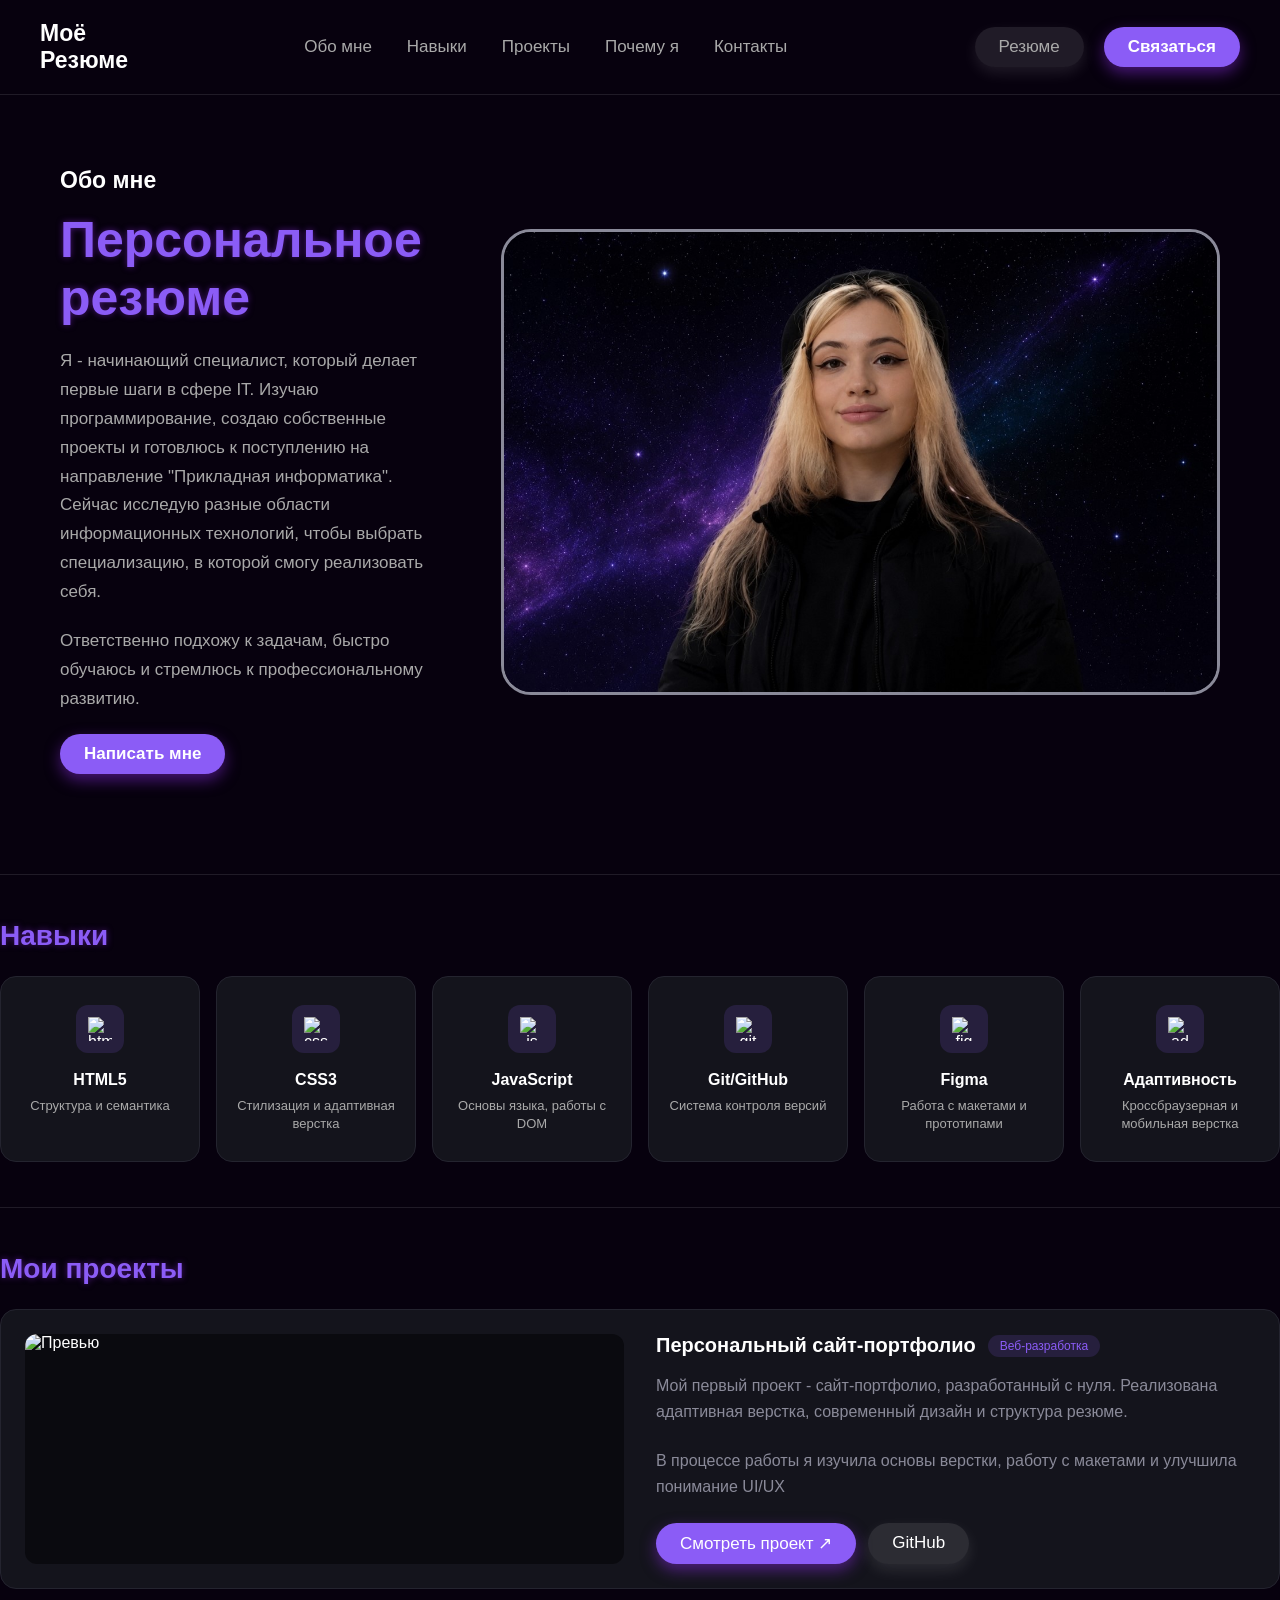
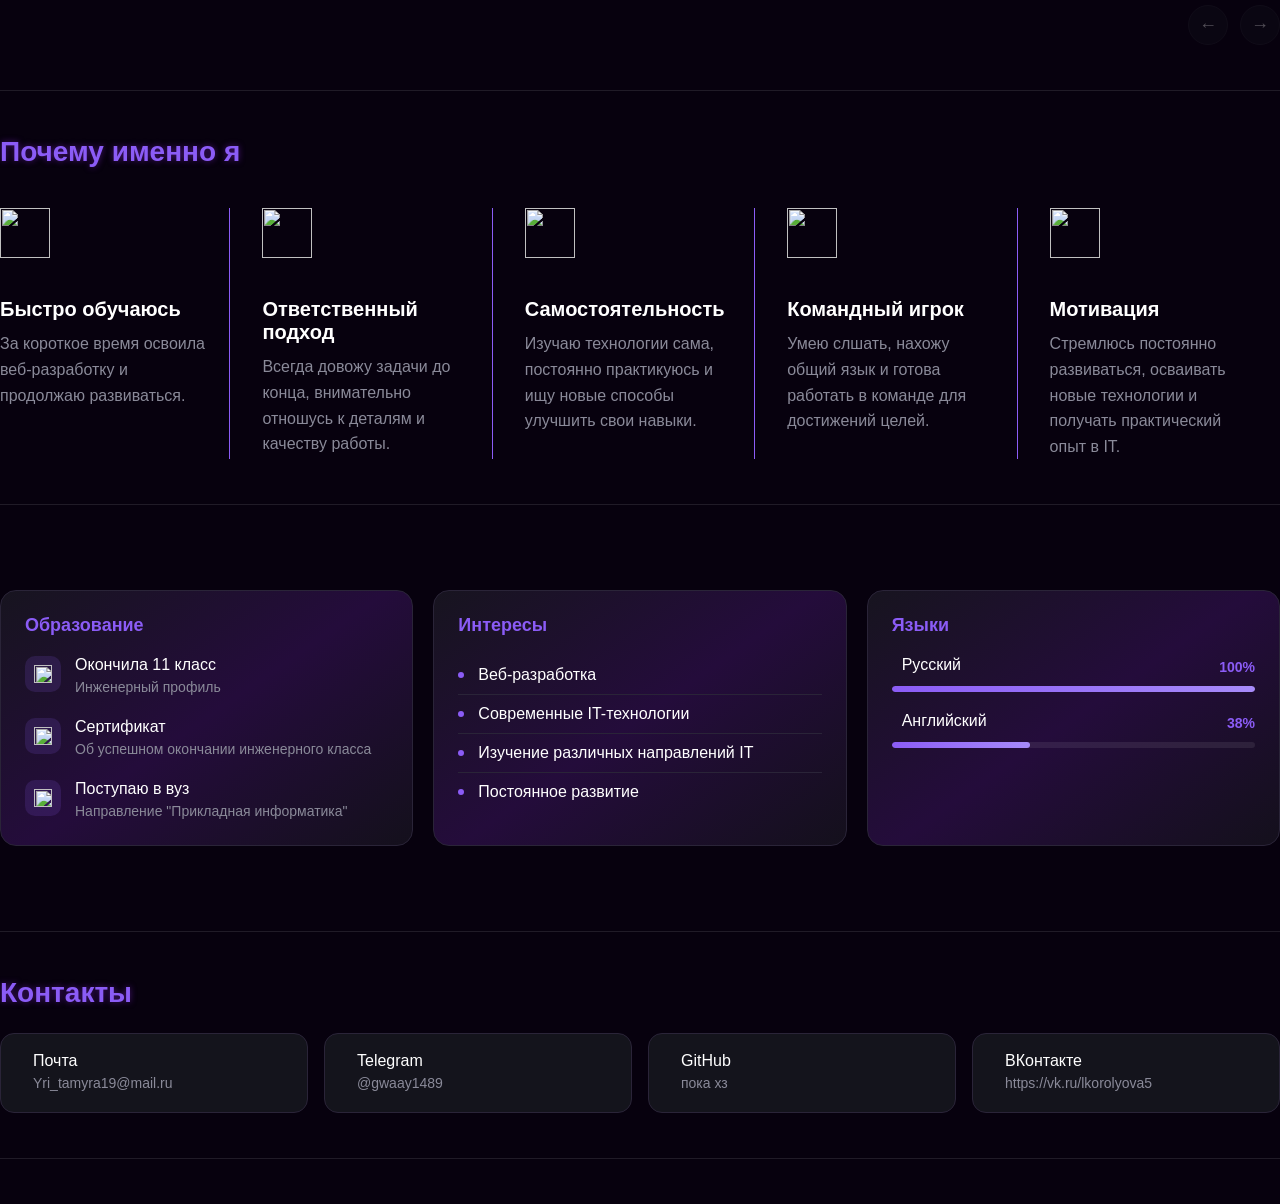
==== index.html @ 8291c927 "Rename siteMy.html to index.html" ====
<!DOCTYPE html>
<html lang="ru, english">
    <head>
        <meta name="viewport" content="width=device-width, initial-scale=1.0">
        <meta charset="utf-8">
        <meta name="author" content="Елизавета Александровна">
        <meta name="description" content="Биография">
        <meta name="keywords" content="Резюме, Биография, Визитка, Сайт">
        
        <title>Портфолио Елизаветы</title>

        <link rel="stylesheet" href="siteMy.css">

    </head>

    <body>
       
       <!-- <header class="container">
            <span class="res">Моё Резюме</span>
            <nav>
                <ul>
                    <li><a href='#'>Обо мне</a></li>
                    <li><a href='#'>Навыки</a></li>
                    <li><a href='#'>Проекты</a></li>
                    <li><a href='#'>Достижения</a></li>
                    <li><a href='#'>Контакты</a></li>
                </ul>
                <div class="right">
                    <div class="bt"><a href="#">Резюме</a></div>
                    <button class="btn"><a href='#'>Связаться</a></button>
                </div>
            </nav>

       </header> -->

            <header class="container">
                <span class="res">Моё Резюме</span>

                <button class="burger" id="burgerBtn" aria-label="Открыть меню">
                    <span></span>
                    <span></span>
                    <span></span>
                </button>

                <div class="overlay" id="overlay"></div>

                <nav id="mainNav">
                    <ul>
                        <li><a href="#about">Обо мне</a></li>
                        <li><a href="#skills">Навыки</a></li>
                        <li><a href="#project">Проекты</a></li>
                        <li><a href="#whyMe">Почему я</a></li>
                        <li><a href="#contacts">Контакты</a></li>
                    </ul>
                    <div class="right">
                        <a href="скоро" download class="bt"><span>Резюме</span></a>
                        <button class="btn"><a href="#contacts">Связаться</a></button>
                    </div>
                </nav>
            </header>

       <div class="hero" id="about">
            <div class="hero--info">
                <h2>Обо мне</h2>
                <h1>Персональное резюме</h1>
                <p>Я - начинающий специалист, который делает первые шаги в сфере IT. Изучаю программирование, создаю собственные проекты и готовлюсь к поступлению на направление "Прикладная информатика". Сейчас исследую разные области информационных технологий, чтобы выбрать специализацию, в которой смогу реализовать себя.</p>
                <p>Ответственно подхожу к задачам, быстро обучаюсь и стремлюсь к профессиональному развитию.</p>
                <button class="btnn"><a href="#contacts">Написать мне</a></button>
            </div>
            
            <img src="images/lol.jpg" alt="fhoto">
       </div>
       <div class="line"></div>


       <div class="divider"></div>
       <section class="skills" id="skills">
        <h2>Навыки</h2>
        <div class="grid">
            <div class="card">
                <div class="icon">
                    <img src="https://cdn.simpleicons.org/html5/8B5CF6" alt="html">
                </div>
                <h3>HTML5</h3>
                <p>Структура и семантика</p>
            </div>

            <div class="card">
                <div class="icon">
                    <img src="https://api.iconify.design/simple-icons:css3.svg?color=%238B5CF6" alt="css">
                </div>
                <h3>CSS3</h3>
                <p>Стилизация и адаптивная верстка</p>
            </div>

            <div class="card">
                <div class="icon">
                    <img src="https://cdn.simpleicons.org/javascript/8B5CF6" alt="js">
                </div>
                <h3>JavaScript</h3>
                <p>Основы языка, работы с DOM</p>
            </div>

            <div class="card">
                <div class="icon">
                    <img src="https://cdn.simpleicons.org/git/8B5CF6" alt="git">
                </div>
                <h3>Git/GitHub</h3>
                <p>Система контроля версий</p>
            </div>

            <div class="card">
                <div class="icon">
                    <img src="https://cdn.simpleicons.org/figma/8B5CF6" alt="fig">
                </div>
                <h3>Figma</h3>
                <p>Работа с макетами и прототипами</p>
            </div>

            <div class="card">
                <div class="icon">
                    <img src="https://api.iconify.design/lucide:monitor-smartphone.svg?color=%23FFFFFF" alt="ad">
                </div>
                <h3>Адаптивность</h3>
                <p>Кроссбраузерная и мобильная верстка</p>
            </div>
        </div>
       </section>
       <div class="divider"></div>

    
       <section class="project" id="project">
        <h2>Мои проекты</h2>

        <div class="wrapper">
            <div class="track" id="Track">
                <div class="card2">
                    <div class="preview">
                        <img src="images/2026-07-17_18-45-15.png" alt="Превью">
                    </div>
                    <div class="info2">
                        <div class="header2">
                            <h3>Персональный сайт-портфолио</h3>
                            <span class="tag">Веб-разработка</span>
                        </div>
                        <p>Мой первый проект - сайт-портфолио, разработанный с нуля. Реализована адаптивная верстка, современный дизайн и структура резюме.</p>
                        <p>В процессе работы я изучила основы верстки, работу с макетами и улучшила понимание UI/UX</p>
                        <div class="buttons">
                            <a href="#" class="btn-primary">Смотреть проект ↗</a>
                            <a href="#ссылка на мойпроект" class="btn-secondary">GitHub</a>
                        </div>
                    </div>
                </div>

                <!-- /*след проект*/ -->

            </div>
            <div class="arrows-group">
                <button class="arrow arrow-left" id="prevBtn" aria-label="Предыдущий проект">←</button>
                <button class="arrow arrow-right" id="nextBtn" aria-label="Следующий проект">→</button>
            </div>
        </div>
       </section>
       <div class="divider"></div>


       <section class="whyMe" id="whyMe">
        <h2>Почему именно я</h2>

        <div class="grid3">

            <div class="item3">
                <div class="icon3">
                    <img src="https://api.iconify.design/lucide:zap.svg?color=%238B5CF6" alt="">
                </div>
                <h3>Быстро обучаюсь</h3>
                <p>За короткое время освоила веб-разработку и продолжаю развиваться.</p>
            </div>

            <div class="item3">
                <div class="icon3">
                    <img src="https://api.iconify.design/lucide:target.svg?color=%238B5CF6" alt="">
                </div>
                <h3>Ответственный подход</h3>
                <p>Всегда довожу задачи до конца, внимательно отношусь к деталям и качеству работы.</p>
            </div>

            <div class="item3">
                <div class="icon3">
                    <img src="https://api.iconify.design/lucide:book-open.svg?color=%238B5CF6" alt="">
                </div>
                <h3>Самостоятельность</h3>
                <p>Изучаю технологии сама, постоянно практикуюсь и ищу новые способы улучшить свои навыки.</p>
            </div>

            <div class="item3">
                <div class="icon3">
                    <img src="https://api.iconify.design/lucide:users.svg?color=%238B5CF6" alt="">
                </div>
                <h3>Командный игрок</h3>
                <p>Умею слшать, нахожу общий язык и готова работать в команде для достижений целей.</p>
            </div>

            <div class="item3">
                <div class="icon3">
                    <img src="https://api.iconify.design/lucide:star.svg?color=%238B5CF6" alt="">
                </div>
                <h3>Мотивация</h3>
                <p>Стремлюсь постоянно развиваться, осваивать новые технологии и получать практический опыт в IT.</p>
            </div>
        </div>
       </section>
       <div class="divider"></div>



       <section class="about-cards">

        <div class="info-card">
            <h3>Образование</h3>
            <ul class="info-list">
                <li>
                    <div class="info-icon">
                        <img src="https://api.iconify.design/lucide:graduation-cap.svg?color=%238B5CF6" alt="">
                    </div>
                    <div>
                        <p class="info-title">Окончила 11 класс</p>
                        <p class="info-subtitle">Инженерный профиль</p>
                    </div>
                </li>
                <li>
                    <div class="info-icon">
                        <img src="https://api.iconify.design/lucide:award.svg?color=%238B5CF6" alt="">
                    </div>
                    <div>
                        <p class="info-title">Сертификат</p>
                        <p class="info-subtitle">Об успешном окончании инженерного класса</p>
                    </div>
                </li>
                <li>
                    <div class="info-icon">
                        <img src="https://api.iconify.design/lucide:landmark.svg?color=%238B5CF6" alt="">
                    </div>
                    <div>
                        <p class="info-title">Поступаю в вуз</p>
                        <p class="info-subtitle">Направление "Прикладная информатика"</p>
                    </div>
                </li>
            </ul>
        </div>


        <div class="info-card interests">
            <h3>Интересы</h3>
            <ul class="simple-list">
                <li>Веб-разработка</li>
                <li>Современные IT-технологии</li>
                <li>Изучение различных направлений IT</li>
                <li>Постоянное развитие</li>
            </ul>
        </div>


        <div class="info-card">
            <h3>Языки</h3>

            <div class="lang-item">
                <div class="lang-header">
                    <div class="lang-name">
                        <img src="https://api.iconify.design/circle-flags:ru.svg" alt="">
                        <p class="info-title">Русский</p>
                    </div>
                    <span class="lang-percent">100%</span>
                </div>
                <div class="progress-bar">
                    <div class="progress-fill" style="width: 100%;"></div>
                </div>
            </div>


            <div class="lang-item">
                <div class="lang-header">
                    <div class="lang-name">
                        <img src="https://api.iconify.design/circle-flags:gb.svg" alt="">
                        <p class="info-title">Английский</p>
                    </div>
                    <span class="lang-percent">38%</span>
                </div>
                <div class="progress-bar">
                    <div class="progress-fill" style="width: 38%;"></div>
                </div>
            </div>
        </div>
       </section>
       <div class="divider"></div>



       <section class="contacts" id="contacts">
        <h2>Контакты</h2>
        <div class="contacts-grid">

            <div class="contacts-card">
                <div class="contacts-icon">
                    <img src="https://api.iconify.design/lucide:mail.svg?color=%238B5CF6" alt="">
                </div>
                <div>
                    <p class="info-title">Почта</p>
                    <p class="info-subtitle">Yri_tamyra19@mail.ru</p>
                </div>
            </div>

            <div class="contacts-card">
                <div class="contacts-icon">
                    <img src="https://api.iconify.design/lucide:send.svg?color=%238B5CF6" alt="">
                </div>
                <div>
                    <p class="info-title">Telegram</p>
                    <p class="info-subtitle">@gwaay1489</p>
                </div>
            </div>

            <div class="contacts-card">
                <div class="contacts-icon">
                    <img src="https://api.iconify.design/lucide:github.svg?color=%238B5CF6" alt="">
                </div>
                <div>
                    <p class="info-title">GitHub</p>
                    <p class="info-subtitle">пока хз</p>
                </div>
            </div>

            <div class="contacts-card">
                <div class="contacts-icon">
                    <img src="https://api.iconify.design/simple-icons:vk.svg?color=%238B5CF6" alt="">
                </div>
                <div>
                    <p class="info-title">ВКонтакте</p>
                    <p class="info-subtitle">https://vk.ru/lkorolyova5</p>
                </div>
            </div>
        </div>
       </section>

       <div class="divider"></div>

       <script src="siteMy.js"></script>

    </body>

</html>
---- siteMy.css ----
* {
  margin: 0;
  padding: 0;
  box-sizing: border-box;
}

body {
  background-color: rgb(7, 1, 14);
  color: #fff;
  font-family: sans-serif;
}

a {
  text-decoration: none;
  font-size: 17px;
  color: darkgrey;
}
a:hover {
  color: #8B5cf6;
}

.container {
  display: flex;
  align-items: center;
  padding: 20px 40px;
  border-bottom: 1px solid rgba(255, 255, 255, 0.1);
}

.res {
  font-size: 23px;
  font-weight: bold;
}

nav {
  display: flex;
  align-items: center;
  width: 100%;
  margin-left: 50px;
}

nav ul {
  display: flex;
  list-style: none;
  gap: 35px;
  margin: 0 auto;
}
.right {
  margin-left: auto;
  display: flex;
  gap: 20px;
  align-items: center;
}
.bt {
  background-color: rgba(255, 255, 255, 0.1);
  padding: 10px 24px;
  border-radius: 24px;
  cursor: pointer;
  transition: all 0.3s ease;
  box-shadow: 0 6px 15px rgba(255, 255, 255, 0.1);
  border: 0;
}
.bt a {
  font-size: 17px;
  font-weight: bold;
  color: #8a8a99;
}
.bt:hover {
  background-color: rgba(255, 255, 255, 0.1);
  transform: translateY(-2px);
  box-shadow: 0 6px 20px rgba(255, 255, 255, 0.1);
  color: #8a8a99;
}
.btn {
  margin-left: auto;
  background-color: #8B5cf6;
  padding: 10px 24px;
  border-radius: 24px;
  cursor: pointer;
  transition: all 0.3s ease;
  box-shadow: 0 6px 15px rgba(138, 43, 226, 0.5);
  border: 0;
}
.btn a {
  font-size: 17px;
  font-weight: bold;
  color: #fff;
}
.btn:hover {
  background-color: #8B5cf6;
  transform: translateY(-2px);
  box-shadow: 0 6px 20px rgba(138, 43, 226, 0.5);
}

.btnn {
  margin-left: auto;
  background-color: #8B5cf6;
  padding: 10px 24px;
  border-radius: 24px;
  cursor: pointer;
  transition: all 0.3s ease;
  box-shadow: 0 6px 15px rgba(138, 43, 226, 0.5);
  border: 0;
}
.btnn a {
  font-size: 17px;
  font-weight: bold;
  color: #fff;
}
.btnn:hover {
  background-color: #8B5cf6;
  transform: translateY(-2px);
  box-shadow: 0 6px 20px rgba(138, 43, 226, 0.5);
}

h1 {
  color: #8B5cf6;
  font-size: 50px;
  text-shadow: 0 0 6px rgba(138, 43, 226, 0.5);
}
h2 {
  margin: 17px 0;
  font-size: 23px;
}
.hero {
  padding: 40px 60px;
  display: flex;
  align-items: center;
  gap: 50px;
}
.hero--info {
  width: 500px;
  margin: 15px 0;
}
.hero p {
  color: darkgray;
  font-weight: 400;
  line-height: 170%;
  margin: 20px 0;
  font-size: 17px;
}

.hero img {
  border: 3px solid #8a8a99;
  border-radius: 30px;
  height: auto;
  width: 62%;
}

.skills {
  max-width: 1400px;
  margin: 0 auto;
}
.skills h2 {
  color: #8B5cf6;
  font-size: 28px;
  margin-bottom: 24px;
  text-shadow: 0 0 6px rgba(138, 43, 226, 0.5);
}

.grid {
  display: grid;
  grid-template-columns: repeat(auto-fit, minmax(160px, 1fr));
  gap: 16px;
}
.card {
  background: #14141c;
  border: 1px solid #24242f;
  border-radius: 16px;
  padding: 28px 20px;
  text-align: center;
  transition: transform 0.2s ease, border-color 0.2s ease;
}
.card:hover {
  transform: translateY(-4px);
  border-color: #8B5cf6;
}
.icon {
  width: 48px;
  height: 48px;
  margin: 0 auto 18px;
  background: rgba(139, 92, 246, 0.15);
  border-radius: 12px;
  display: flex;
  align-items: center;
  justify-content: center;
}
.icon img {
  width: 24px;
  height: 24px;
}
.purple-icon {
  filter: invert(48%) sepia(79%) saturate(2476%) hue-rotate(230%) brightness(104%) contrast(101%);
}

.card h3 {
  color: #ffffff;
  font-size: 16px;
  margin-bottom: 8px;
}
.card p {
  color: darkgrey;
  font-size: 13px;
  line-height: 1.4;
}
.divider {
  width: 100%;
  height: 1px;
  background: rgba(255, 255, 255, 0.1);
  margin: 45px 0;
}

.project {
  max-width: 1400px;
  margin: 0 auto;
}
.project h2 {
  color: #8B5cf6;
  font-size: 28px;
  margin-bottom: 24px;
  text-shadow: 0 0 6px rgba(138, 43, 226, 0.5);
}
.wrapper {
  position: relative;
  display: block;
}

.track {
  display: flex;
  gap: 20px;
  overflow-x: auto;
  scroll-snap-type: x mandatory;
  scrollbar-width: none;
  width: 100%;
}

.track::-webkit-scrollbar {
  display: none;
}

.arrows-group {
  display: flex;
  justify-content: flex-end;
  gap: 12px;
  margin-top: 16px;
}

.arrow {
  background: #14141c;
  border: 1px solid #24242f;
  color: #fff;
  width: 40px;
  height: 40px;
  border-radius: 50%;
  cursor: pointer;
  flex-shrink: 0;
  font-size: 18px;
  display: flex;
  align-items: center;
  justify-content: center;
  transition: border-color 0.2s ease, background-color 0.2s ease;
}

.arrow:hover {
  border-color: #8B5cf6;
  background-color: #1a1526;
}

.arrow:disabled {
  opacity: 0.3;
  cursor: not-allowed;
}

.card2 {
  flex: 0 0 100%;
  scroll-snap-align: start;
  display: grid;
  grid-template-columns: 1fr 1fr;
  gap: 32px;
  background: #14141c;
  border: 1px solid #24242f;
  border-radius: 16px;
  padding: 24px;
}
/* .card2 без hover-подъёма — карточка проекта намеренно остаётся на месте */

.preview {
  border-radius: 12px;
  overflow: hidden;
  background: #0a0a0f;
}
.preview img {
  width: 100%;
  height: auto;
  object-fit: contain;
  display: block;
}
.header2 {
  display: flex;
  align-items: center;
  gap: 12px;
  margin-bottom: 16px;
}
.header2 h3 {
  color: #fff;
  font-size: 20px;
}
.tag {
  background: rgba(139, 92, 246, 0.15);
  color: #8B5cf6;
  font-size: 12px;
  padding: 4px 12px;
  border-radius: 20px;
}
.info2 p {
  color: #8a8a99;
  line-height: 1.6;
  margin-bottom: 24px;
}
.buttons {
  margin-left: auto;
  display: flex;
  gap: 12px;
  justify-content: center;
}
.btn-primary {
  color: #fff;
  background-color: #8B5cf6;
  padding: 10px 24px;
  border-radius: 24px;
  cursor: pointer;
  transition: all 0.3s ease;
  box-shadow: 0 6px 15px rgba(138, 43, 226, 0.5);
  border: 0;
}
.btn-primary a {
  font-size: 17px;
  font-weight: bold;
  color: #fff;
}
.btn-primary:hover {
  background-color: #8B5cf6;
  transform: translateY(-2px);
  box-shadow: 0 6px 20px rgba(138, 43, 226, 0.5);
  color: #fff;
}
.btn-secondary {
  color: #fff;
  margin-right: auto;
  background-color: rgba(255, 255, 255, 0.1);
  padding: 10px 24px;
  border-radius: 24px;
  cursor: pointer;
  transition: all 0.3s ease;
  box-shadow: 0 6px 15px rgba(255, 255, 255, 0.1);
  border: 0;
}
.btn-secondary a {
  font-size: 17px;
  font-weight: bold;
  color: #fff;
}
.btn-secondary:hover {
  background-color: rgba(255, 255, 255, 0.1);
  transform: translateY(-2px);
  box-shadow: 0 6px 20px rgba(255, 255, 255, 0.1);
  color: #fff;
}

.whyMe {
  max-width: 1400px;
  margin: 0 auto;
}

.whyMe h2 {
  color: #8B5cf6;
  font-size: 28px;
  margin-bottom: 40px;
  text-shadow: 0 0 6px rgba(138, 43, 226, 0.5);
}

.grid3 {
  display: grid;
  grid-template-columns: repeat(auto-fit, minmax(180px, 1fr));
  gap: 32px;
}
.item3 {
  text-align: left;
  padding-right: 24px;
  border-right: 1px solid #8B5cf6;
}
.item3:last-child {
  border-right: none;
}
.icon3 {
  width: 50px;
  height: 50px;
  margin-bottom: 40px;
}
.icon3 img {
  width: 100%;
  height: 100%;
}

.item3 h3 {
  color: #fff;
  font-size: 20px;
  margin-bottom: 10px;
}
.item3 p {
  color: #8a8a99;
  font-size: 16px;
  line-height: 1.6;
}

.about-cards {
  max-width: 1400px;
  margin: 0 auto;
  display: grid;
  grid-template-columns: repeat(3, 1fr);
  gap: 20px;
  padding: 40px 0;
}

.info-card {
  background: linear-gradient(145deg, #17141f 0%, rgb(36, 12, 59) 50%, #14101c 100%);
  border: 1px solid #2a2438;
  border-radius: 16px;
  padding: 24px;
  position: relative;
  overflow: hidden;
  transition: transform 0.2s ease, border-color 0.2s ease;
}
.info-card:hover {
  transform: translateY(-4px);
  border-color: #8B5cf6;
}

.info-card > * {
  position: relative;
  z-index: 1;
}

.info-card h3 {
  color: #8B5cf6;
  font-size: 18px;
  margin-bottom: 20px;
  display: flex;
  align-items: center;
  gap: 8px;
}

.heart,
.chat-icon {
  color: #8B5cf6;
  font-size: 16px;
}

.info-list {
  list-style: none;
}
.info-list li {
  display: flex;
  align-items: flex-start;
  gap: 14px;
  margin-bottom: 20px;
}
.info-list li:last-child {
  margin-bottom: 0;
}
.info-icon {
  width: 36px;
  height: 36px;
  flex-shrink: 0;
  background: rgba(139, 92, 246, 0.15);
  border-radius: 10px;
  display: flex;
  align-items: center;
  justify-content: center;
}
.info-icon img {
  width: 18px;
  height: 18px;
}

.info-title {
  color: #fff;
  font-size: 16px;
  margin-bottom: 4px;
}
.info-subtitle {
  color: #8a8a99;
  font-size: 14px;
  line-height: 1.4;
  word-break: break-word;
}

.simple-list {
  list-style: none;
}
.simple-list li {
  position: relative;
  color: #fff;
  font-size: 16px;
  padding: 10px 0 10px 20px;
  border-bottom: 1px solid #2a2438;
}
.simple-list li:last-child {
  border-bottom: none;
}
.simple-list li::before {
  content: '';
  position: absolute;
  left: 0;
  top: 50%;
  transform: translateY(-50%);
  width: 6px;
  height: 6px;
  border-radius: 50%;
  background: #8B5cf6;
}

.lang-item {
  margin-bottom: 20px;
}
.lang-item:last-child {
  margin-bottom: 0;
}
.lang-header {
  display: flex;
  justify-content: space-between;
  align-items: center;
  margin-bottom: 8px;
}
.lang-name {
  display: flex;
  align-items: center;
  gap: 10px;
}
.flag {
  width: 24px;
  height: 24px;
  border-radius: 50%;
}
.lang-percent {
  color: #8B5cf6;
  font-size: 14px;
  font-weight: 600;
}
.progress-bar {
  width: 100%;
  height: 6px;
  background: rgba(255, 255, 255, 0.08);
  border-radius: 10px;
  overflow: hidden;
}
.progress-fill {
  height: 100%;
  background: linear-gradient(90deg, #8B5cf6, #a78bfa);
  border-radius: 10px;
}

.contacts {
  max-width: 1400px;
  margin: 0 auto;
}
.contacts h2 {
  color: #8B5cf6;
  font-size: 28px;
  margin-bottom: 24px;
  text-shadow: 0 0 6px rgba(138, 43, 226, 0.5);
}

.contacts-grid {
  display: grid;
  grid-template-columns: repeat(auto-fit, minmax(220px, 1fr));
  gap: 16px;
}

.contacts-card {
  background: #14141c;
  border: 1px solid #2a2438;
  border-radius: 14px;
  padding: 18px;
  display: flex;
  align-items: center;
  gap: 14px;
  transition: transform 0.2s ease, border-color 0.2s ease;
}
.contacts-card:hover {
  transform: translateY(-4px);
  border-color: #8B5cf6;
}


/* ===================================================
   АДАПТИВНОСТЬ ДЛЯ ПЛАНШЕТОВ И ТЕЛЕФОНОВ
   =================================================== */

@media (max-width: 900px) {

  .hero {
    flex-direction: column;
    padding: 30px 20px;
    gap: 30px;
  }

  .hero--info {
    width: 100%;
  }

  .hero img {
    width: 100%;
  }

  h1 {
    font-size: 34px;
  }
}


.burger {
  display: none;
  flex-direction: column;
  justify-content: space-between;
  width: 26px;
  height: 18px;
  background: none;
  border: 0;
  cursor: pointer;
  padding: 0;
  z-index: 101;
}

.burger span {
  display: block;
  height: 2px;
  width: 100%;
  background: #fff;
  border-radius: 2px;
  transition: all 0.3s ease;
}

/* крестик вместо гамбургера, когда меню открыто */
.burger.active span:nth-child(1) {
  transform: translateY(8px) rotate(45deg);
}
.burger.active span:nth-child(2) {
  opacity: 0;
}
.burger.active span:nth-child(3) {
  transform: translateY(-8px) rotate(-45deg);
}

.overlay {
  display: none;
  position: fixed;
  top: 0;
  left: 0;
  width: 100%;
  height: 100%;
  background: rgba(0, 0, 0, 0.6);
  z-index: 99;
}

.overlay.active {
  display: block;
}

@media (max-width: 768px) {

  .container {
    justify-content: space-between;
    align-items: center;
    padding: 16px 20px;
    position: relative;
  }

  .burger {
    display: flex;
  }

  nav {
    position: fixed;
    top: 0;
    right: -80%;
    width: 75%;
    max-width: 320px;
    height: 100vh;
    background: #0f0a17;
    border-left: 1px solid #24242f;
    flex-direction: column;
    align-items: flex-start;
    padding: 90px 28px;
    transition: right 0.35s ease;
    z-index: 100;
    margin-left: 0;
  }

  nav.active {
    right: 0;
  }

  nav ul {
    flex-direction: column;
    gap: 22px;
    margin: 0 0 32px 0;
    width: 100%;
  }

  nav ul li {
    border-bottom: 1px solid rgba(255, 255, 255, 0.08);
    padding-bottom: 14px;
    width: 100%;
  }

  nav ul a {
    font-size: 18px;
  }

  .right {
    margin-left: 0;
    flex-direction: column;
    align-items: stretch;
    gap: 12px;
    width: 100%;
  }

  .bt,
  .btn {
    text-align: center;
    width: 100%;
  }

  .card2 {
    grid-template-columns: 1fr;
  }

/* @media (max-width: 768px) {

  .container {
    flex-direction: column;
    align-items: flex-start;
    padding: 16px 20px;
    gap: 16px;
  }

  nav {
    flex-direction: column;
    align-items: flex-start;
    margin-left: 0;
    width: 100%;
    gap: 16px;
  }

  nav ul {
    flex-direction: column;
    gap: 12px;
    margin: 0;
  }

  .right {
    margin-left: 0;
    flex-wrap: wrap;
    width: 100%;
  }

  .card2 {
    grid-template-columns: 1fr;
  } */

  .buttons {
    justify-content: flex-start;
    flex-wrap: wrap;
  }

  .about-cards {
    grid-template-columns: 1fr;
  }

  .skills h2,
  .project h2,
  .whyMe h2,
  .contacts h2 {
    font-size: 24px;
  }

  .arrows-group {
    margin-top: 20px;
    justify-content: center;
  }
}

@media (max-width: 640px) {

  .item3 {
    border-right: none;
    padding-right: 0;
    padding-bottom: 24px;
    border-bottom: 1px solid #8B5cf6;
  }

  .item3:last-child {
    border-bottom: none;
  }

  .skills,
  .project,
  .whyMe,
  .about-cards,
  .contacts {
    padding-left: 20px;
    padding-right: 20px;
  }
}

@media (max-width: 480px) {

  .buttons {
    flex-direction: column;
    align-items: stretch;
  }

  .btn-primary,
  .btn-secondary {
    text-align: center;
  }

  .hero p {
    font-size: 15px;
  }
}

@media (max-width: 400px) {

  .lang-header {
    flex-wrap: wrap;
    gap: 6px;
  }
}

h2.highlight {
  color: #8B5cf6;
  text-shadow: 0 0 12px rgba(139, 92, 246, 0.8);
  transition: all 0.4s ease;
}
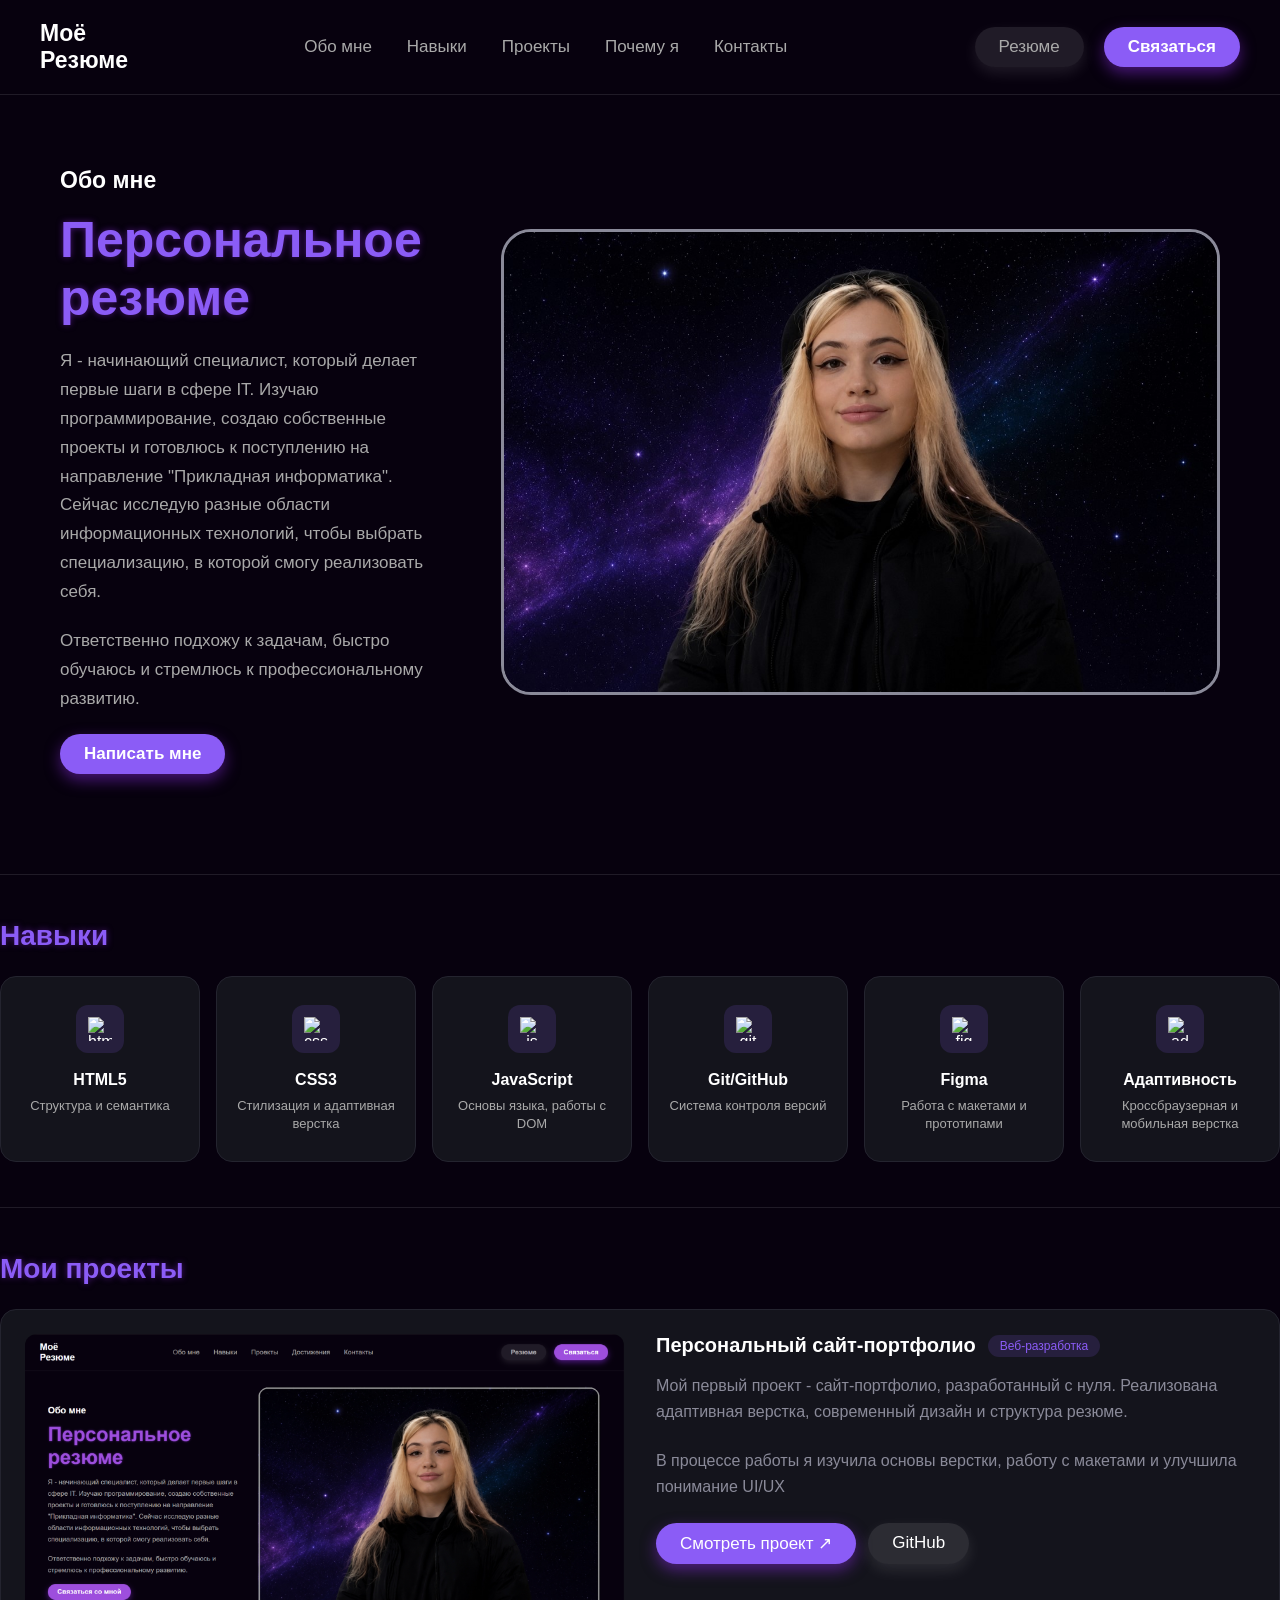
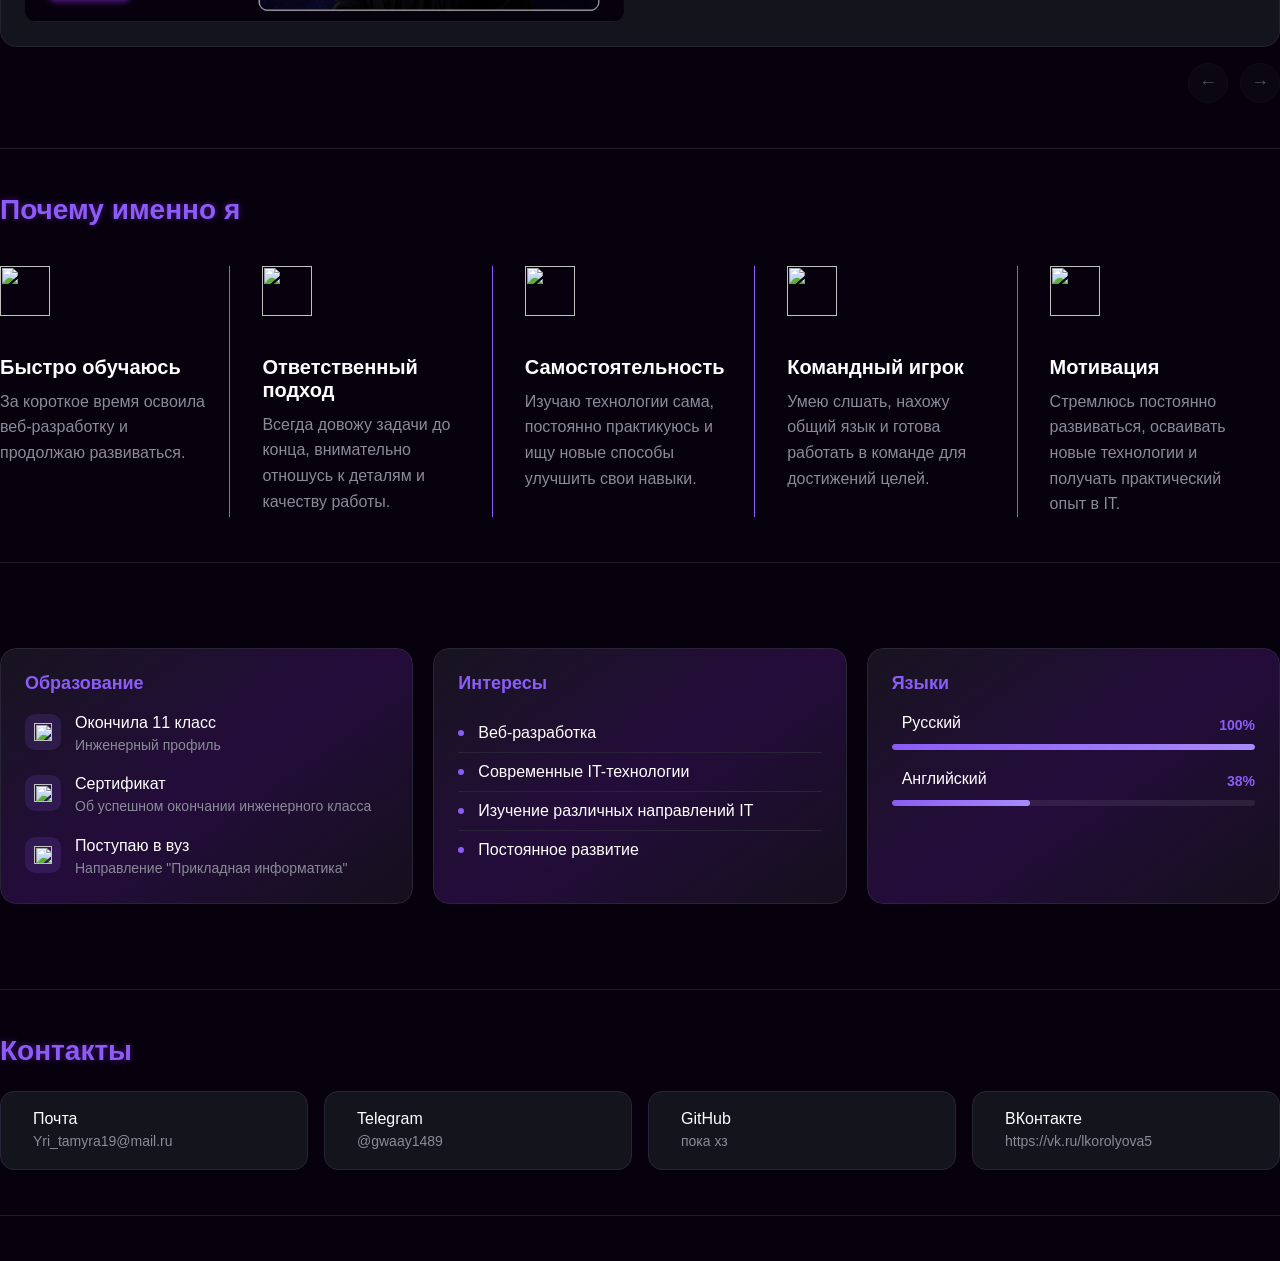
==== commit ce372954: "Update portfolio design" ====
--- a/index.html
+++ b/index.html
@@ -14,25 +14,6 @@
     </head>
 
     <body>
-       
-       <!-- <header class="container">
-            <span class="res">Моё Резюме</span>
-            <nav>
-                <ul>
-                    <li><a href='#'>Обо мне</a></li>
-                    <li><a href='#'>Навыки</a></li>
-                    <li><a href='#'>Проекты</a></li>
-                    <li><a href='#'>Достижения</a></li>
-                    <li><a href='#'>Контакты</a></li>
-                </ul>
-                <div class="right">
-                    <div class="bt"><a href="#">Резюме</a></div>
-                    <button class="btn"><a href='#'>Связаться</a></button>
-                </div>
-            </nav>
-
-       </header> -->
-
             <header class="container">
                 <span class="res">Моё Резюме</span>
 
@@ -147,7 +128,7 @@
                         <p>В процессе работы я изучила основы верстки, работу с макетами и улучшила понимание UI/UX</p>
                         <div class="buttons">
                             <a href="#" class="btn-primary">Смотреть проект ↗</a>
-                            <a href="#ссылка на мойпроект" class="btn-secondary">GitHub</a>
+                            <a href="#https://github.com/Gwaay/my-portfolio" class="btn-secondary">GitHub</a>
                         </div>
                     </div>
                 </div>
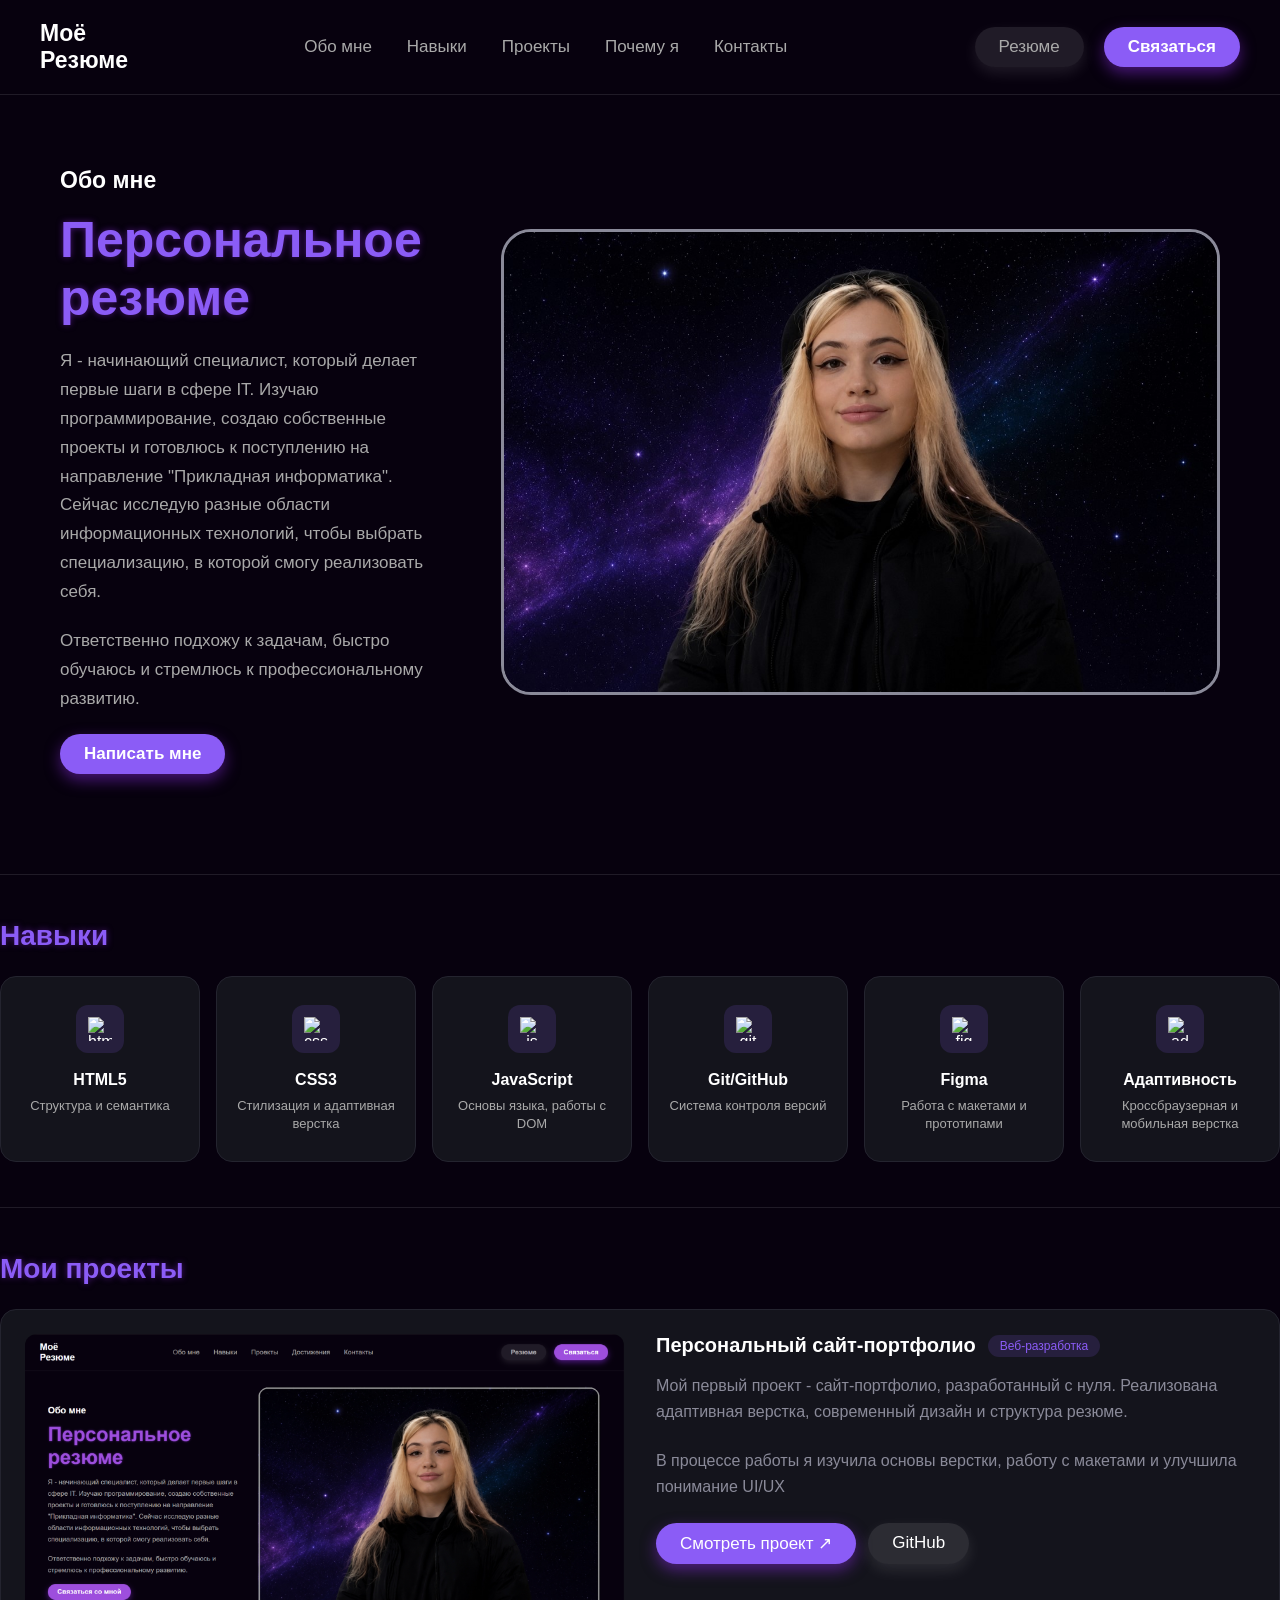
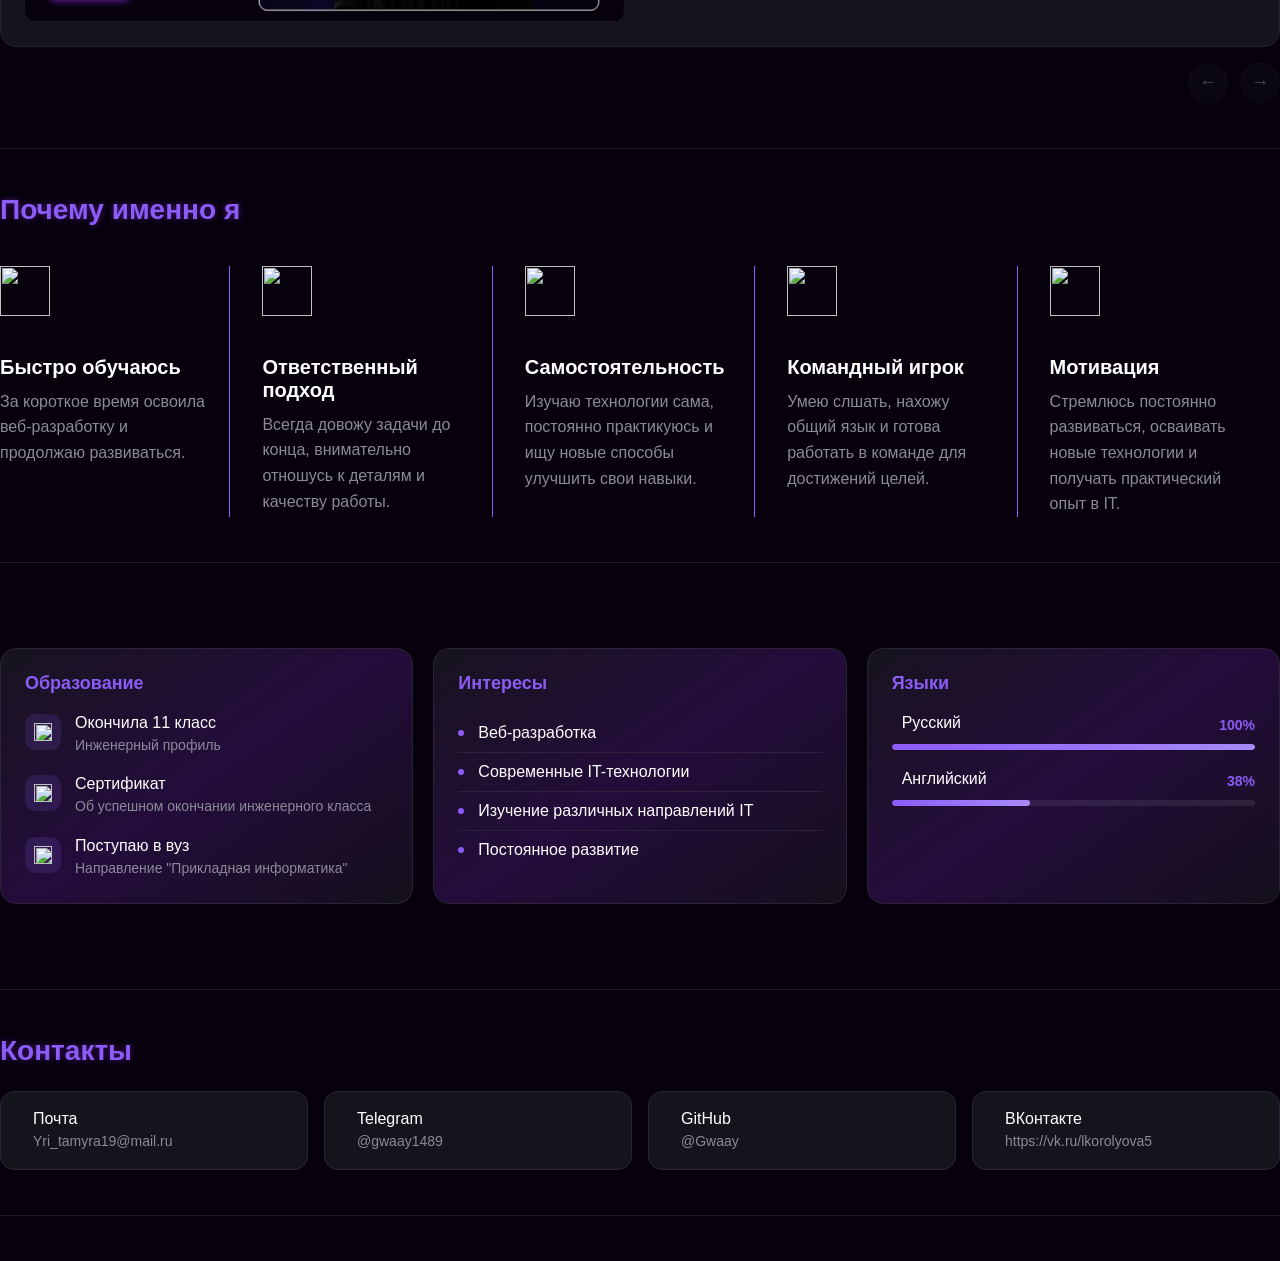
==== commit 5ff9dc3d: "Update design" ====
--- a/index.html
+++ b/index.html
@@ -128,7 +128,7 @@
                         <p>В процессе работы я изучила основы верстки, работу с макетами и улучшила понимание UI/UX</p>
                         <div class="buttons">
                             <a href="#" class="btn-primary">Смотреть проект ↗</a>
-                            <a href="#https://github.com/Gwaay/my-portfolio" class="btn-secondary">GitHub</a>
+                            <a href="https://github.com/Gwaay/my-portfolio" class="btn-secondary">GitHub</a>
                         </div>
                     </div>
                 </div>
@@ -307,7 +307,7 @@
                 </div>
                 <div>
                     <p class="info-title">GitHub</p>
-                    <p class="info-subtitle">пока хз</p>
+                    <p class="info-subtitle">@Gwaay</p>
                 </div>
             </div>
 
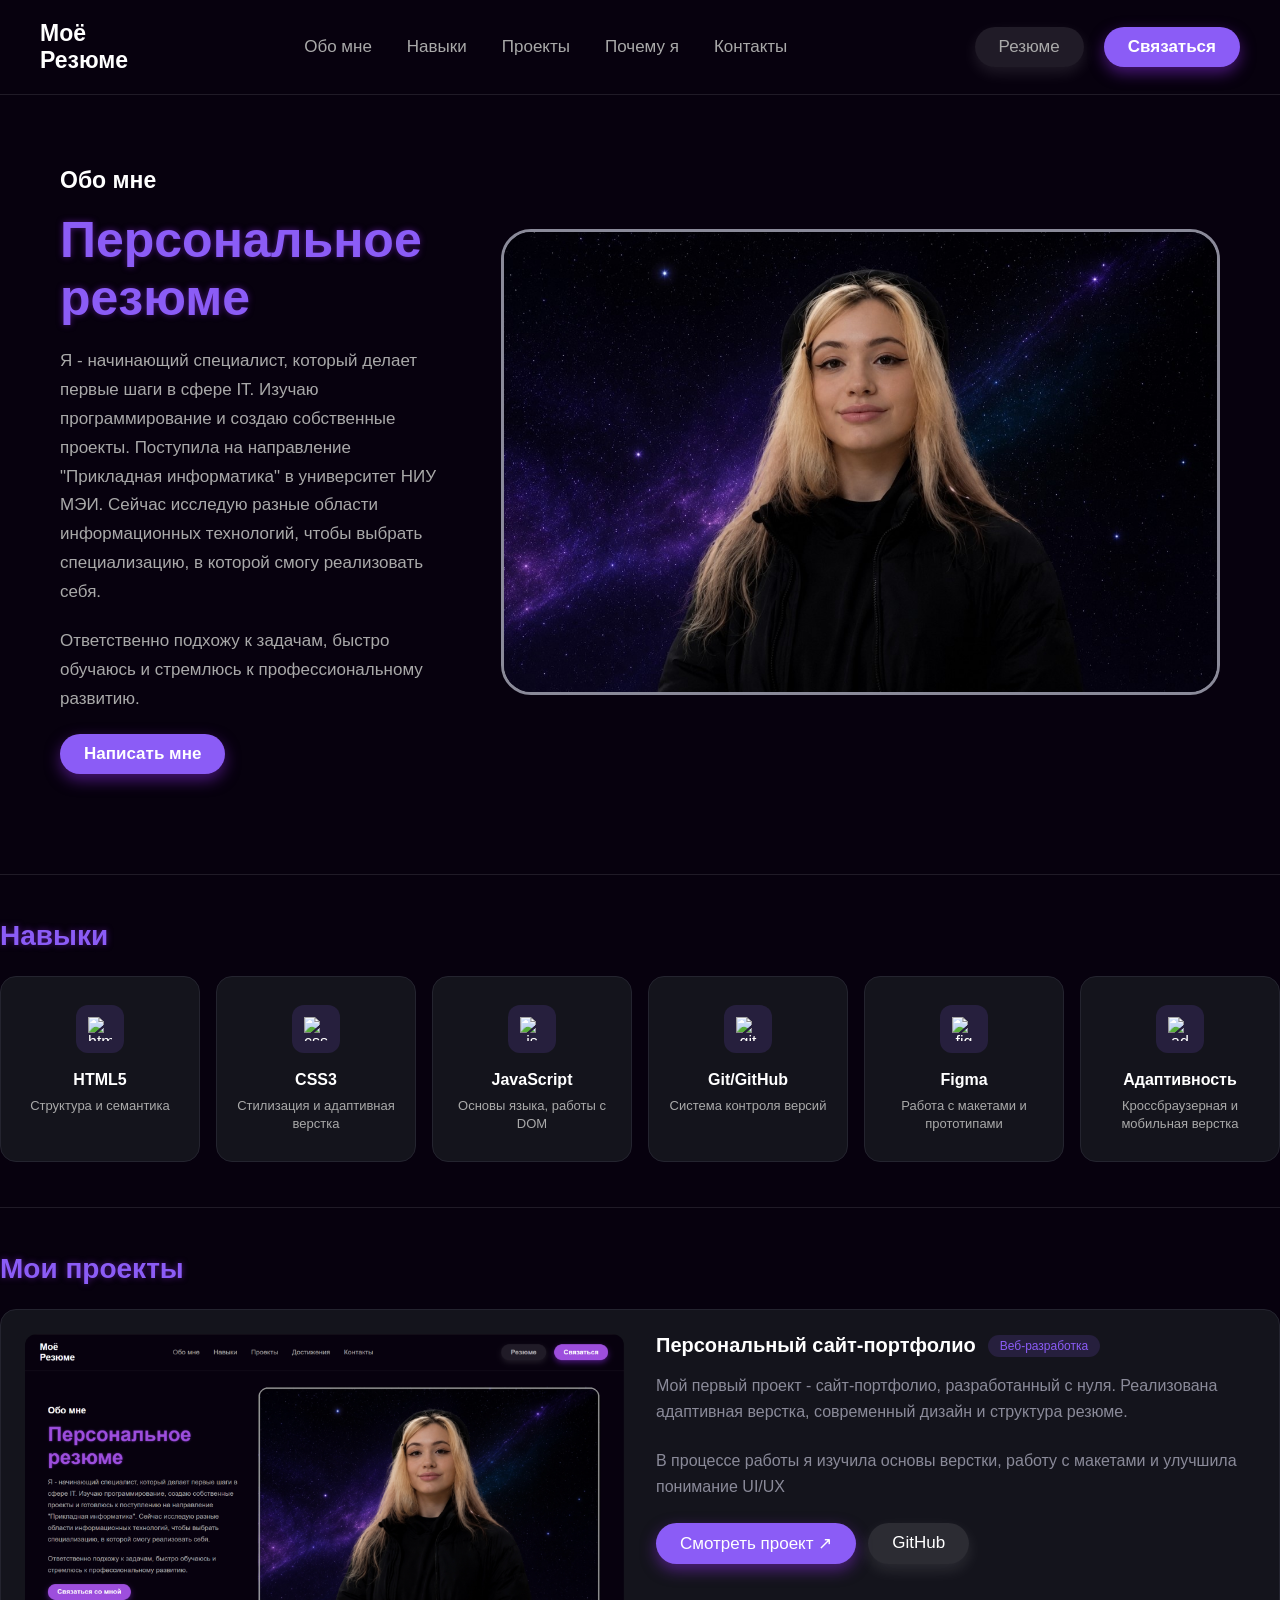
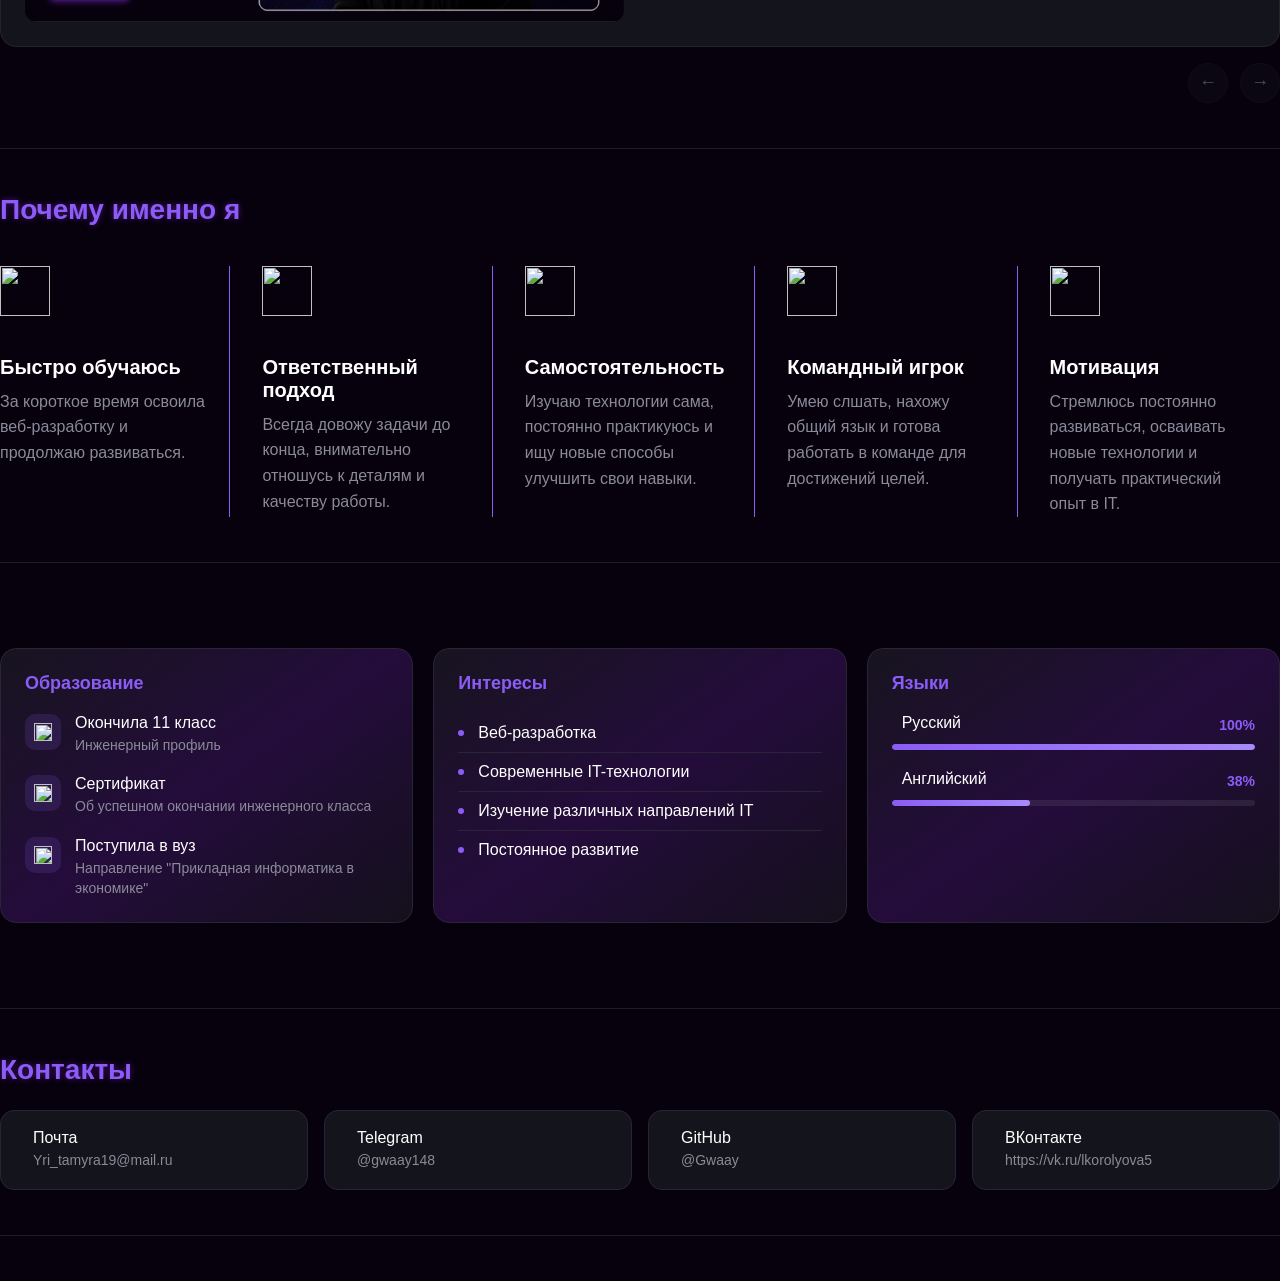
==== commit 6e277014: "Update index.html" ====
--- a/index.html
+++ b/index.html
@@ -8,7 +8,7 @@
         <meta name="keywords" content="Резюме, Биография, Визитка, Сайт">
         
         <title>Портфолио Елизаветы</title>
-
+        <link rel="icon" type="image/png" href="">
         <link rel="stylesheet" href="siteMy.css">
 
     </head>
@@ -44,7 +44,7 @@
             <div class="hero--info">
                 <h2>Обо мне</h2>
                 <h1>Персональное резюме</h1>
-                <p>Я - начинающий специалист, который делает первые шаги в сфере IT. Изучаю программирование, создаю собственные проекты и готовлюсь к поступлению на направление "Прикладная информатика". Сейчас исследую разные области информационных технологий, чтобы выбрать специализацию, в которой смогу реализовать себя.</p>
+                <p>Я - начинающий специалист, который делает первые шаги в сфере IT. Изучаю программирование и создаю собственные проекты. Поступила на направление "Прикладная информатика" в университет НИУ МЭИ. Сейчас исследую разные области информационных технологий, чтобы выбрать специализацию, в которой смогу реализовать себя.</p>
                 <p>Ответственно подхожу к задачам, быстро обучаюсь и стремлюсь к профессиональному развитию.</p>
                 <button class="btnn"><a href="#contacts">Написать мне</a></button>
             </div>
@@ -127,7 +127,7 @@
                         <p>Мой первый проект - сайт-портфолио, разработанный с нуля. Реализована адаптивная верстка, современный дизайн и структура резюме.</p>
                         <p>В процессе работы я изучила основы верстки, работу с макетами и улучшила понимание UI/UX</p>
                         <div class="buttons">
-                            <a href="#" class="btn-primary">Смотреть проект ↗</a>
+                            <a href="https://gwaay.github.io/my-portfolio/" class="btn-primary">Смотреть проект ↗</a>
                             <a href="https://github.com/Gwaay/my-portfolio" class="btn-secondary">GitHub</a>
                         </div>
                     </div>
@@ -223,8 +223,8 @@
                         <img src="https://api.iconify.design/lucide:landmark.svg?color=%238B5CF6" alt="">
                     </div>
                     <div>
-                        <p class="info-title">Поступаю в вуз</p>
-                        <p class="info-subtitle">Направление "Прикладная информатика"</p>
+                        <p class="info-title">Поступила в вуз</p>
+                        <p class="info-subtitle">Направление "Прикладная информатика в экономике"</p>
                     </div>
                 </li>
             </ul>
@@ -297,7 +297,7 @@
                 </div>
                 <div>
                     <p class="info-title">Telegram</p>
-                    <p class="info-subtitle">@gwaay1489</p>
+                    <p class="info-subtitle">@gwaay148</p>
                 </div>
             </div>
 
--- a/siteMy.css
+++ b/siteMy.css
@@ -281,7 +281,7 @@
   border-radius: 16px;
   padding: 24px;
 }
-/* .card2 без hover-подъёма — карточка проекта намеренно остаётся на месте */
+
 
 .preview {
   border-radius: 12px;
@@ -592,9 +592,6 @@
 }
 
 
-/* ===================================================
-   АДАПТИВНОСТЬ ДЛЯ ПЛАНШЕТОВ И ТЕЛЕФОНОВ
-   =================================================== */
 
 @media (max-width: 900px) {
 
@@ -640,7 +637,7 @@
   transition: all 0.3s ease;
 }
 
-/* крестик вместо гамбургера, когда меню открыто */
+
 .burger.active span:nth-child(1) {
   transform: translateY(8px) rotate(45deg);
 }
@@ -735,38 +732,7 @@
     grid-template-columns: 1fr;
   }
 
-/* @media (max-width: 768px) {
-
-  .container {
-    flex-direction: column;
-    align-items: flex-start;
-    padding: 16px 20px;
-    gap: 16px;
-  }
-
-  nav {
-    flex-direction: column;
-    align-items: flex-start;
-    margin-left: 0;
-    width: 100%;
-    gap: 16px;
-  }
-
-  nav ul {
-    flex-direction: column;
-    gap: 12px;
-    margin: 0;
-  }
-
-  .right {
-    margin-left: 0;
-    flex-wrap: wrap;
-    width: 100%;
-  }
-
-  .card2 {
-    grid-template-columns: 1fr;
-  } */
+
 
   .buttons {
     justify-content: flex-start;
